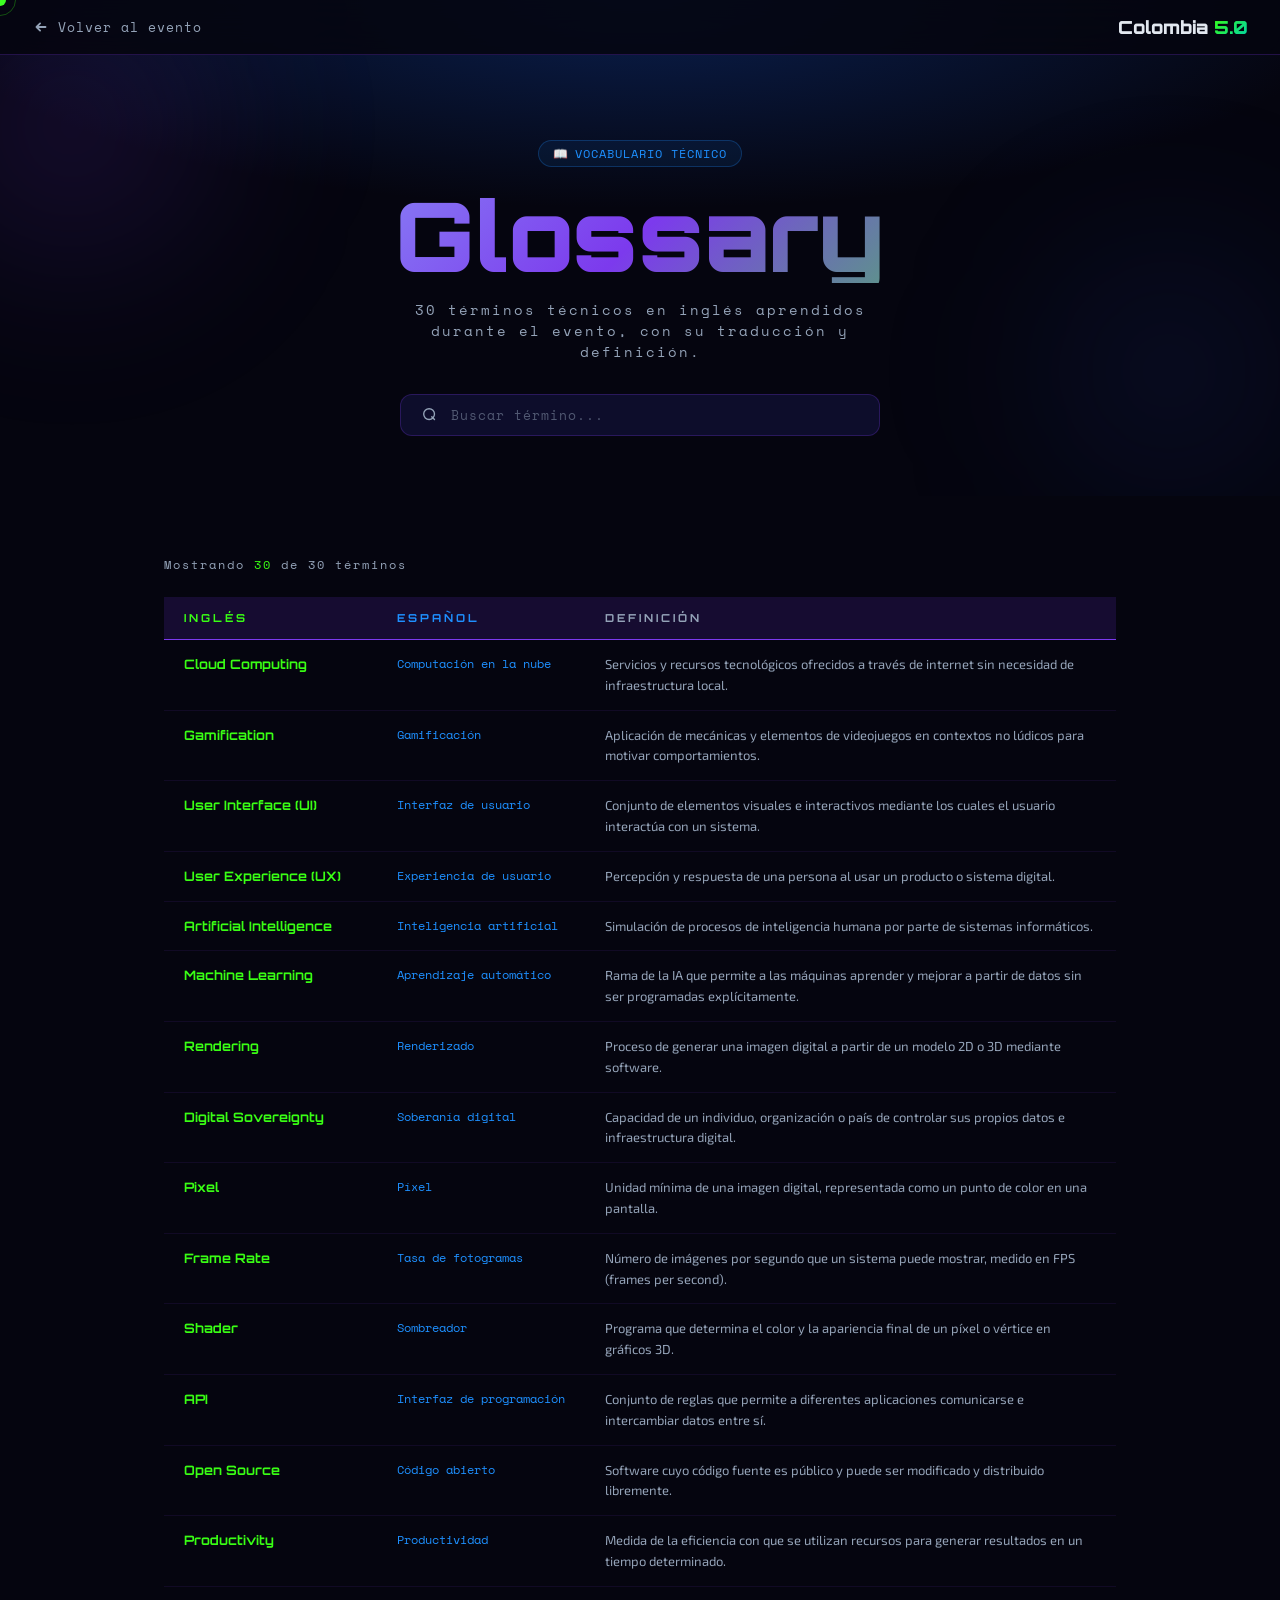
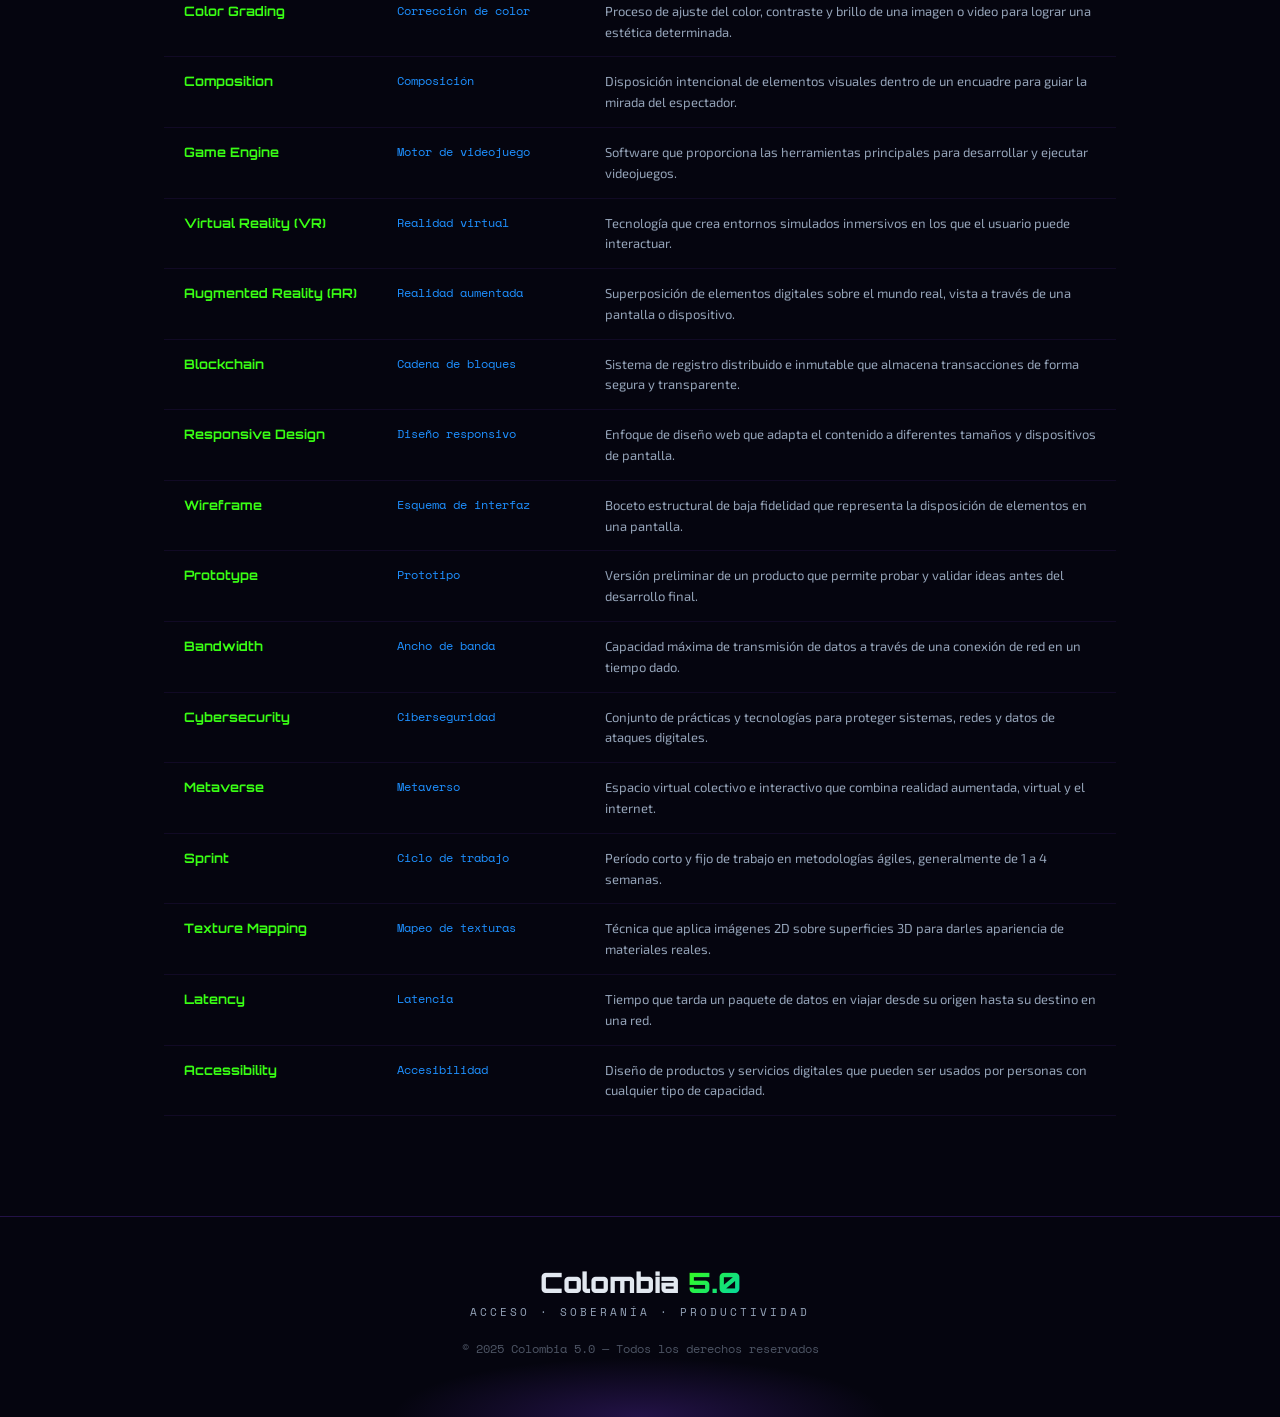
==== glossary.html @ f7eafdf1 "Add files via upload" ====
<!DOCTYPE html>
<html lang="es">
<head>
  <meta charset="UTF-8" />
  <meta name="viewport" content="width=device-width, initial-scale=1.0" />
  <title>Glossary — Colombia 5.0</title>
  <link rel="stylesheet" href="styles.css" />
  <link rel="stylesheet" href="conf-page.css" />
  <link rel="preconnect" href="https://fonts.googleapis.com" />
  <link rel="preconnect" href="https://fonts.gstatic.com" crossorigin />
  <link href="https://fonts.googleapis.com/css2?family=Exo+2:wght@300;400;600;700;900&family=Orbitron:wght@400;700;900&family=Space+Mono:wght@400;700&display=swap" rel="stylesheet" />
  <style>
    /* ── Glossary specific ── */
    .glossary-hero {
      padding: 140px 24px 60px;
      text-align: center;
      position: relative;
      overflow: hidden;
      background: radial-gradient(ellipse 80% 60% at 50% 0%, #0a1f4e 0%, var(--bg) 70%);
    }
    .glossary-hero .orb { position: absolute; border-radius: 50%; filter: blur(80px); pointer-events: none; }

    .search-bar {
      display: flex;
      align-items: center;
      gap: 12px;
      max-width: 480px;
      margin: 32px auto 0;
      background: var(--bg-card);
      border: 1px solid var(--border);
      border-radius: 12px;
      padding: 10px 20px;
      transition: border-color 0.25s;
    }
    .search-bar:focus-within { border-color: var(--purple); }
    .search-bar svg { width: 18px; height: 18px; color: var(--text-dim); flex-shrink: 0; }
    .search-bar input {
      flex: 1;
      background: transparent;
      border: none;
      outline: none;
      color: var(--text);
      font-family: var(--font-mono);
      font-size: 13px;
      letter-spacing: 1px;
    }
    .search-bar input::placeholder { color: var(--text-dim); opacity: 0.5; }

    /* Table */
    .glossary-section {
      padding: 60px 24px 100px;
      max-width: 1000px;
      margin: 0 auto;
    }
    .glossary-count {
      font-family: var(--font-mono);
      font-size: 12px;
      color: var(--text-dim);
      letter-spacing: 2px;
      margin-bottom: 24px;
    }
    .glossary-count span { color: var(--neon); }

    .glossary-table {
      width: 100%;
      border-collapse: collapse;
      font-size: 14px;
    }
    .glossary-table thead tr {
      background: rgba(124,58,237,0.15);
      border-bottom: 1px solid var(--purple);
    }
    .glossary-table th {
      padding: 14px 20px;
      text-align: left;
      font-family: var(--font-display);
      font-size: 11px;
      letter-spacing: 3px;
      text-transform: uppercase;
      color: var(--text-dim);
      font-weight: 700;
    }
    .glossary-table th:first-child { color: var(--neon); }
    .glossary-table th:nth-child(2) { color: var(--blue-l); }

    .glossary-table tbody tr {
      border-bottom: 1px solid rgba(124,58,237,0.1);
      transition: background 0.2s;
    }
    .glossary-table tbody tr:hover { background: rgba(124,58,237,0.07); }
    .glossary-table tbody tr.hidden-row { display: none; }

    .glossary-table td {
      padding: 14px 20px;
      vertical-align: top;
      line-height: 1.6;
    }
    .td-en {
      font-family: var(--font-display);
      font-size: 13px;
      font-weight: 700;
      color: var(--neon);
      white-space: nowrap;
    }
    .td-es {
      font-family: var(--font-mono);
      font-size: 12px;
      color: var(--blue-l);
      white-space: nowrap;
    }
    .td-def {
      color: var(--text-dim);
      font-size: 13px;
    }

    .no-results {
      display: none;
      text-align: center;
      padding: 60px 20px;
      font-family: var(--font-mono);
      color: var(--text-dim);
      font-size: 13px;
      letter-spacing: 2px;
    }
    .no-results.visible { display: block; }
  </style>
</head>
<body>

  <div class="cursor" id="cursor"></div>
  <div class="cursor-trail" id="cursorTrail"></div>

  <!-- ── NAV ── -->
  <nav class="conf-nav">
    <a href="index.html" class="nav-back">
      <svg viewBox="0 0 20 20" fill="none"><path d="M15 10H5M9 6l-4 4 4 4" stroke="currentColor" stroke-width="2" stroke-linecap="round" stroke-linejoin="round"/></svg>
      <span>Volver al evento</span>
    </a>
    <span class="nav-brand">Colombia <em>5.0</em></span>
  </nav>

  <!-- ── HERO ── -->
  <header class="glossary-hero">
    <div class="orb" style="width:400px;height:400px;background:radial-gradient(circle,rgba(124,58,237,0.2) 0%,transparent 70%);top:-15%;left:-10%;"></div>
    <div class="orb" style="width:350px;height:350px;background:radial-gradient(circle,rgba(30,64,175,0.2) 0%,transparent 70%);bottom:-10%;right:-5%;"></div>

    <div class="reveal-up delay-0">
      <div class="conf-tag conf-tag-blue" style="display:inline-flex;margin-bottom:20px;">
        <span>📖</span><span>Vocabulario Técnico</span>
      </div>
    </div>

    <h1 class="reveal-up delay-1" style="font-family:var(--font-display);font-size:clamp(48px,9vw,96px);font-weight:900;background:linear-gradient(135deg,#93c5fd 0%,#7c3aed 50%,#39ff14 100%);-webkit-background-clip:text;-webkit-text-fill-color:transparent;background-clip:text;line-height:1;margin-bottom:16px;">
      Glossary
    </h1>
    <p class="reveal-up delay-2" style="font-family:var(--font-mono);font-size:14px;color:var(--text-dim);letter-spacing:2px;max-width:480px;margin:0 auto;">
      30 términos técnicos en inglés aprendidos durante el evento, con su traducción y definición.
    </p>

    <!-- Search -->
    <div class="search-bar reveal-up delay-3">
      <svg viewBox="0 0 20 20" fill="none"><circle cx="9" cy="9" r="6" stroke="currentColor" stroke-width="1.5"/><path d="M15 15l-3-3" stroke="currentColor" stroke-width="1.5" stroke-linecap="round"/></svg>
      <input type="text" id="searchInput" placeholder="Buscar término..." autocomplete="off" />
    </div>
  </header>

  <!-- ── TABLE ── -->
  <section class="glossary-section">
    <p class="glossary-count">Mostrando <span id="visibleCount">30</span> de 30 términos</p>

    <table class="glossary-table" id="glossaryTable">
      <thead>
        <tr>
          <th>Inglés</th>
          <th>Español</th>
          <th>Definición</th>
        </tr>
      </thead>
      <tbody id="glossaryBody">
        <tr><td class="td-en">Cloud Computing</td><td class="td-es">Computación en la nube</td><td class="td-def">Servicios y recursos tecnológicos ofrecidos a través de internet sin necesidad de infraestructura local.</td></tr>
        <tr><td class="td-en">Gamification</td><td class="td-es">Gamificación</td><td class="td-def">Aplicación de mecánicas y elementos de videojuegos en contextos no lúdicos para motivar comportamientos.</td></tr>
        <tr><td class="td-en">User Interface (UI)</td><td class="td-es">Interfaz de usuario</td><td class="td-def">Conjunto de elementos visuales e interactivos mediante los cuales el usuario interactúa con un sistema.</td></tr>
        <tr><td class="td-en">User Experience (UX)</td><td class="td-es">Experiencia de usuario</td><td class="td-def">Percepción y respuesta de una persona al usar un producto o sistema digital.</td></tr>
        <tr><td class="td-en">Artificial Intelligence</td><td class="td-es">Inteligencia artificial</td><td class="td-def">Simulación de procesos de inteligencia humana por parte de sistemas informáticos.</td></tr>
        <tr><td class="td-en">Machine Learning</td><td class="td-es">Aprendizaje automático</td><td class="td-def">Rama de la IA que permite a las máquinas aprender y mejorar a partir de datos sin ser programadas explícitamente.</td></tr>
        <tr><td class="td-en">Rendering</td><td class="td-es">Renderizado</td><td class="td-def">Proceso de generar una imagen digital a partir de un modelo 2D o 3D mediante software.</td></tr>
        <tr><td class="td-en">Digital Sovereignty</td><td class="td-es">Soberanía digital</td><td class="td-def">Capacidad de un individuo, organización o país de controlar sus propios datos e infraestructura digital.</td></tr>
        <tr><td class="td-en">Pixel</td><td class="td-es">Píxel</td><td class="td-def">Unidad mínima de una imagen digital, representada como un punto de color en una pantalla.</td></tr>
        <tr><td class="td-en">Frame Rate</td><td class="td-es">Tasa de fotogramas</td><td class="td-def">Número de imágenes por segundo que un sistema puede mostrar, medido en FPS (frames per second).</td></tr>
        <tr><td class="td-en">Shader</td><td class="td-es">Sombreador</td><td class="td-def">Programa que determina el color y la apariencia final de un píxel o vértice en gráficos 3D.</td></tr>
        <tr><td class="td-en">API</td><td class="td-es">Interfaz de programación</td><td class="td-def">Conjunto de reglas que permite a diferentes aplicaciones comunicarse e intercambiar datos entre sí.</td></tr>
        <tr><td class="td-en">Open Source</td><td class="td-es">Código abierto</td><td class="td-def">Software cuyo código fuente es público y puede ser modificado y distribuido libremente.</td></tr>
        <tr><td class="td-en">Productivity</td><td class="td-es">Productividad</td><td class="td-def">Medida de la eficiencia con que se utilizan recursos para generar resultados en un tiempo determinado.</td></tr>
        <tr><td class="td-en">Color Grading</td><td class="td-es">Corrección de color</td><td class="td-def">Proceso de ajuste del color, contraste y brillo de una imagen o video para lograr una estética determinada.</td></tr>
        <tr><td class="td-en">Composition</td><td class="td-es">Composición</td><td class="td-def">Disposición intencional de elementos visuales dentro de un encuadre para guiar la mirada del espectador.</td></tr>
        <tr><td class="td-en">Game Engine</td><td class="td-es">Motor de videojuego</td><td class="td-def">Software que proporciona las herramientas principales para desarrollar y ejecutar videojuegos.</td></tr>
        <tr><td class="td-en">Virtual Reality (VR)</td><td class="td-es">Realidad virtual</td><td class="td-def">Tecnología que crea entornos simulados inmersivos en los que el usuario puede interactuar.</td></tr>
        <tr><td class="td-en">Augmented Reality (AR)</td><td class="td-es">Realidad aumentada</td><td class="td-def">Superposición de elementos digitales sobre el mundo real, vista a través de una pantalla o dispositivo.</td></tr>
        <tr><td class="td-en">Blockchain</td><td class="td-es">Cadena de bloques</td><td class="td-def">Sistema de registro distribuido e inmutable que almacena transacciones de forma segura y transparente.</td></tr>
        <tr><td class="td-en">Responsive Design</td><td class="td-es">Diseño responsivo</td><td class="td-def">Enfoque de diseño web que adapta el contenido a diferentes tamaños y dispositivos de pantalla.</td></tr>
        <tr><td class="td-en">Wireframe</td><td class="td-es">Esquema de interfaz</td><td class="td-def">Boceto estructural de baja fidelidad que representa la disposición de elementos en una pantalla.</td></tr>
        <tr><td class="td-en">Prototype</td><td class="td-es">Prototipo</td><td class="td-def">Versión preliminar de un producto que permite probar y validar ideas antes del desarrollo final.</td></tr>
        <tr><td class="td-en">Bandwidth</td><td class="td-es">Ancho de banda</td><td class="td-def">Capacidad máxima de transmisión de datos a través de una conexión de red en un tiempo dado.</td></tr>
        <tr><td class="td-en">Cybersecurity</td><td class="td-es">Ciberseguridad</td><td class="td-def">Conjunto de prácticas y tecnologías para proteger sistemas, redes y datos de ataques digitales.</td></tr>
        <tr><td class="td-en">Metaverse</td><td class="td-es">Metaverso</td><td class="td-def">Espacio virtual colectivo e interactivo que combina realidad aumentada, virtual y el internet.</td></tr>
        <tr><td class="td-en">Sprint</td><td class="td-es">Ciclo de trabajo</td><td class="td-def">Período corto y fijo de trabajo en metodologías ágiles, generalmente de 1 a 4 semanas.</td></tr>
        <tr><td class="td-en">Texture Mapping</td><td class="td-es">Mapeo de texturas</td><td class="td-def">Técnica que aplica imágenes 2D sobre superficies 3D para darles apariencia de materiales reales.</td></tr>
        <tr><td class="td-en">Latency</td><td class="td-es">Latencia</td><td class="td-def">Tiempo que tarda un paquete de datos en viajar desde su origen hasta su destino en una red.</td></tr>
        <tr><td class="td-en">Accessibility</td><td class="td-es">Accesibilidad</td><td class="td-def">Diseño de productos y servicios digitales que pueden ser usados por personas con cualquier tipo de capacidad.</td></tr>
      </tbody>
    </table>

    <div class="no-results" id="noResults">No se encontraron términos para "<span id="searchTerm"></span>"</div>
  </section>

  <!-- ── FOOTER ── -->
  <footer class="footer">
    <div class="footer-inner">
      <div class="footer-brand">
        <span class="footer-logo">Colombia <em>5.0</em></span>
        <p>Acceso · Soberanía · Productividad</p>
      </div>
      <div class="footer-copy">
        <span>© 2025 Colombia 5.0 — Todos los derechos reservados</span>
      </div>
    </div>
    <div class="footer-glow"></div>
  </footer>

  <script src="script.js"></script>
  <script>
    // ── Search ──
    const searchInput  = document.getElementById('searchInput');
    const rows         = document.querySelectorAll('#glossaryBody tr');
    const visibleCount = document.getElementById('visibleCount');
    const noResults    = document.getElementById('noResults');
    const searchTerm   = document.getElementById('searchTerm');

    searchInput.addEventListener('input', () => {
      const q = searchInput.value.toLowerCase().trim();
      let count = 0;

      rows.forEach(row => {
        const text = row.textContent.toLowerCase();
        if (!q || text.includes(q)) {
          row.classList.remove('hidden-row');
          count++;
        } else {
          row.classList.add('hidden-row');
        }
      });

      visibleCount.textContent = count;
      searchTerm.textContent = searchInput.value;
      noResults.classList.toggle('visible', count === 0);
    });
  </script>
</body>
</html>
---- styles.css ----
/* ============================================================
   Colombia 5.0 — Styles
   ============================================================ */

/* ── Reset & Base ── */
*, *::before, *::after { box-sizing: border-box; margin: 0; padding: 0; }

:root {
  --purple:   #7c3aed;
  --purple-d: #4c1d95;
  --blue:     #1e40af;
  --blue-l:   #1e90ff;
  --neon:     #39ff14;
  --bg:       #05050f;
  --bg-card:  #0d0d2b;
  --bg-card2: #0a0a20;
  --text:     #e2e8f0;
  --text-dim: #94a3b8;
  --border:   rgba(124,58,237,0.25);

  --font-display: 'Orbitron', sans-serif;
  --font-body:    'Exo 2', sans-serif;
  --font-mono:    'Space Mono', monospace;

  --radius: 12px;
  --transition: 0.35s cubic-bezier(.4,0,.2,1);
}

html { scroll-behavior: smooth; }

body {
  font-family: var(--font-body);
  background: var(--bg);
  color: var(--text);
  overflow-x: hidden;
  cursor: none; /* use custom cursor */
}

/* ── Custom Cursor ── */
.cursor {
  width: 12px;
  height: 12px;
  background: var(--neon);
  border-radius: 50%;
  position: fixed;
  top: 0; left: 0;
  pointer-events: none;
  z-index: 9999;
  transform: translate(-50%,-50%);
  mix-blend-mode: screen;
  transition: transform 0.1s, width 0.2s, height 0.2s;
}
.cursor-trail {
  width: 32px;
  height: 32px;
  border: 1px solid rgba(57,255,20,0.3);
  border-radius: 50%;
  position: fixed;
  top: 0; left: 0;
  pointer-events: none;
  z-index: 9998;
  transform: translate(-50%,-50%);
  transition: all 0.15s ease;
}
body:hover .cursor { opacity: 1; }

/* ── Scroll Reveal Utility ── */
.reveal-up, .reveal-fade {
  opacity: 0;
  transform: translateY(32px);
  transition: opacity 0.7s ease, transform 0.7s ease;
}
.reveal-fade { transform: none; }
.reveal-up.visible, .reveal-fade.visible {
  opacity: 1;
  transform: none;
}
.delay-0 { transition-delay: 0s; }
.delay-1 { transition-delay: 0.12s; }
.delay-2 { transition-delay: 0.24s; }
.delay-3 { transition-delay: 0.36s; }
.delay-4 { transition-delay: 0.48s; }
.delay-5 { transition-delay: 0.6s; }

/* ============================================================
   HERO
   ============================================================ */
.hero {
  position: relative;
  min-height: 100vh;
  display: flex;
  align-items: center;
  justify-content: center;
  overflow: hidden;
  background: radial-gradient(ellipse 80% 60% at 50% 0%, #15094a 0%, var(--bg) 70%);
}

/* Background Decor */
.bg-decor {
  position: absolute;
  inset: 0;
  overflow: hidden;
  pointer-events: none;
  z-index: 0;
}
.grid-svg {
  position: absolute;
  inset: 0;
  width: 100%; height: 100%;
}

.deco-icon {
  position: absolute;
  opacity: 0.18;
  animation: float 6s ease-in-out infinite;
}
.robot-left {
  width: 120px;
  left: 5%;
  top: 25%;
  animation-delay: 0s;
}
.gamepad-right {
  width: 180px;
  right: 6%;
  top: 30%;
  animation-delay: -2s;
}
.circuit-tr {
  width: 200px;
  right: 10%;
  top: 5%;
  animation-delay: -4s;
  opacity: 0.12;
}
@keyframes float {
  0%, 100% { transform: translateY(0); }
  50% { transform: translateY(-16px); }
}

.binary-bg {
  position: absolute;
  bottom: 8%;
  left: 50%;
  transform: translateX(-50%);
  display: flex;
  flex-direction: column;
  gap: 6px;
  align-items: center;
}
.binary-bg span {
  font-family: var(--font-mono);
  font-size: 10px;
  letter-spacing: 3px;
  color: var(--purple);
  opacity: 0.15;
  white-space: nowrap;
}

/* Orbs */
.orb {
  position: absolute;
  border-radius: 50%;
  filter: blur(80px);
  pointer-events: none;
}
.orb-1 {
  width: 500px; height: 500px;
  background: radial-gradient(circle, rgba(124,58,237,0.25) 0%, transparent 70%);
  top: -15%;
  left: -10%;
  animation: orbMove1 12s ease-in-out infinite;
}
.orb-2 {
  width: 400px; height: 400px;
  background: radial-gradient(circle, rgba(30,64,175,0.3) 0%, transparent 70%);
  bottom: -10%;
  right: -5%;
  animation: orbMove2 15s ease-in-out infinite;
}
.orb-3 {
  width: 300px; height: 300px;
  background: radial-gradient(circle, rgba(57,255,20,0.08) 0%, transparent 70%);
  top: 40%;
  left: 50%;
  transform: translateX(-50%);
  animation: orbMove3 10s ease-in-out infinite;
}
@keyframes orbMove1 { 0%,100%{transform:translate(0,0)} 50%{transform:translate(40px,30px)} }
@keyframes orbMove2 { 0%,100%{transform:translate(0,0)} 50%{transform:translate(-30px,-20px)} }
@keyframes orbMove3 { 0%,100%{transform:translateX(-50%) scale(1)} 50%{transform:translateX(-50%) scale(1.2)} }

/* Hero Content */
.hero-content {
  position: relative;
  z-index: 1;
  max-width: 780px;
  padding: 0 24px;
  text-align: center;
}

.hero-badge {
  display: inline-flex;
  align-items: center;
  gap: 8px;
  background: rgba(124,58,237,0.15);
  border: 1px solid rgba(124,58,237,0.4);
  border-radius: 100px;
  padding: 6px 18px;
  font-family: var(--font-mono);
  font-size: 11px;
  letter-spacing: 2px;
  color: var(--purple);
  text-transform: uppercase;
  margin-bottom: 32px;
}
.badge-dot {
  width: 6px; height: 6px;
  background: var(--neon);
  border-radius: 50%;
  animation: pulse 1.5s infinite;
}
@keyframes pulse { 0%,100%{opacity:1;transform:scale(1)} 50%{opacity:0.5;transform:scale(1.4)} }

.hero-title {
  font-family: var(--font-display);
  line-height: 1;
  margin-bottom: 20px;
  position: relative;
}
.title-colombia {
  display: block;
  font-size: clamp(56px, 10vw, 120px);
  font-weight: 900;
  letter-spacing: -2px;
  background: linear-gradient(135deg, #c4b5fd 0%, #7c3aed 40%, #1e40af 80%);
  -webkit-background-clip: text;
  -webkit-text-fill-color: transparent;
  background-clip: text;
  text-shadow: none;
  filter: drop-shadow(0 0 30px rgba(124,58,237,0.5));
}
.title-version {
  display: block;
  font-size: clamp(72px, 14vw, 160px);
  font-weight: 900;
  letter-spacing: -4px;
  background: linear-gradient(135deg, #39ff14 0%, #00d4aa 50%, #1e90ff 100%);
  -webkit-background-clip: text;
  -webkit-text-fill-color: transparent;
  background-clip: text;
  filter: drop-shadow(0 0 40px rgba(57,255,20,0.4));
  animation: glowPulse 3s ease-in-out infinite;
}
@keyframes glowPulse {
  0%,100% { filter: drop-shadow(0 0 40px rgba(57,255,20,0.4)); }
  50% { filter: drop-shadow(0 0 60px rgba(57,255,20,0.7)); }
}

.hero-tagline {
  font-family: var(--font-mono);
  font-size: clamp(13px, 2vw, 17px);
  letter-spacing: 4px;
  color: var(--text-dim);
  text-transform: uppercase;
  margin-bottom: 20px;
}

.hero-desc {
  font-size: clamp(15px, 2vw, 18px);
  color: var(--text-dim);
  line-height: 1.7;
  max-width: 560px;
  margin: 0 auto 28px;
}

.hero-meta {
  display: flex;
  justify-content: center;
  gap: 12px;
  flex-wrap: wrap;
  margin-bottom: 36px;
}
.meta-pill {
  display: inline-flex;
  align-items: center;
  gap: 6px;
  background: rgba(30,64,175,0.15);
  border: 1px solid rgba(30,64,175,0.35);
  border-radius: 100px;
  padding: 6px 16px;
  font-size: 13px;
  color: var(--blue-l);
  font-family: var(--font-mono);
}
.meta-pill svg { width: 14px; height: 14px; }

.hero-actions {
  display: flex;
  gap: 14px;
  justify-content: center;
  flex-wrap: wrap;
}

/* Buttons */
.btn-primary {
  display: inline-flex;
  align-items: center;
  gap: 8px;
  background: linear-gradient(135deg, var(--purple), var(--blue));
  color: #fff;
  font-family: var(--font-display);
  font-size: 13px;
  font-weight: 700;
  letter-spacing: 2px;
  padding: 14px 32px;
  border: none;
  border-radius: 8px;
  cursor: pointer;
  position: relative;
  overflow: hidden;
  transition: var(--transition);
  box-shadow: 0 4px 30px rgba(124,58,237,0.4);
}
.btn-primary::before {
  content: '';
  position: absolute;
  inset: 0;
  background: linear-gradient(135deg, var(--neon), #00d4aa);
  opacity: 0;
  transition: opacity 0.35s;
}
.btn-primary:hover { transform: translateY(-2px); box-shadow: 0 8px 40px rgba(124,58,237,0.6); }
.btn-primary:hover::before { opacity: 1; }
.btn-primary span, .btn-primary svg { position: relative; z-index: 1; }
.btn-primary svg { width: 18px; height: 18px; }

.btn-ghost {
  display: inline-flex;
  align-items: center;
  gap: 8px;
  background: transparent;
  color: var(--text-dim);
  font-family: var(--font-display);
  font-size: 13px;
  font-weight: 700;
  letter-spacing: 2px;
  padding: 14px 32px;
  border: 1px solid rgba(255,255,255,0.15);
  border-radius: 8px;
  cursor: pointer;
  transition: var(--transition);
}
.btn-ghost:hover {
  border-color: var(--purple);
  color: var(--text);
  background: rgba(124,58,237,0.1);
  transform: translateY(-2px);
}

/* Scroll indicator */
.scroll-indicator {
  position: absolute;
  bottom: 32px;
  left: 50%;
  transform: translateX(-50%);
  display: flex;
  flex-direction: column;
  align-items: center;
  gap: 8px;
  font-family: var(--font-mono);
  font-size: 10px;
  letter-spacing: 3px;
  color: var(--text-dim);
  text-transform: uppercase;
  opacity: 0.5;
}
.scroll-line {
  width: 1px;
  height: 40px;
  background: linear-gradient(to bottom, var(--purple), transparent);
  animation: scrollAnim 2s ease-in-out infinite;
}
@keyframes scrollAnim {
  0% { transform: scaleY(0); transform-origin: top; opacity: 0; }
  50% { transform: scaleY(1); opacity: 1; }
  100% { transform: scaleY(0); transform-origin: bottom; opacity: 0; }
}

/* ============================================================
   STATS BAR
   ============================================================ */
.stats-bar {
  background: linear-gradient(90deg, rgba(124,58,237,0.08) 0%, rgba(30,64,175,0.08) 50%, rgba(124,58,237,0.08) 100%);
  border-top: 1px solid var(--border);
  border-bottom: 1px solid var(--border);
  padding: 32px 0;
}
.stats-inner {
  max-width: 900px;
  margin: 0 auto;
  padding: 0 24px;
  display: flex;
  align-items: center;
  justify-content: space-between;
  gap: 16px;
  flex-wrap: wrap;
}
.stat {
  flex: 1;
  min-width: 120px;
  text-align: center;
}
.stat-num {
  display: block;
  font-family: var(--font-display);
  font-size: clamp(32px, 5vw, 52px);
  font-weight: 900;
  background: linear-gradient(135deg, var(--neon), #00d4aa);
  -webkit-background-clip: text;
  -webkit-text-fill-color: transparent;
  background-clip: text;
  line-height: 1;
}
.stat-label {
  display: block;
  font-family: var(--font-mono);
  font-size: 11px;
  letter-spacing: 3px;
  color: var(--text-dim);
  text-transform: uppercase;
  margin-top: 4px;
}
.stat-divider {
  width: 1px;
  height: 50px;
  background: var(--border);
  flex-shrink: 0;
}

/* ============================================================
   CONFERENCES
   ============================================================ */
.conferences {
  padding: 100px 24px;
  max-width: 1100px;
  margin: 0 auto;
}

.section-header {
  text-align: center;
  margin-bottom: 60px;
}
.section-label {
  font-family: var(--font-mono);
  font-size: 11px;
  letter-spacing: 4px;
  color: var(--neon);
  text-transform: uppercase;
  margin-bottom: 12px;
}
.section-title {
  font-family: var(--font-display);
  font-size: clamp(36px, 6vw, 64px);
  font-weight: 900;
  background: linear-gradient(135deg, #c4b5fd, #7c3aed, #1e90ff);
  -webkit-background-clip: text;
  -webkit-text-fill-color: transparent;
  background-clip: text;
  margin-bottom: 14px;
}
.section-subtitle {
  color: var(--text-dim);
  font-size: 16px;
  max-width: 480px;
  margin: 0 auto;
  line-height: 1.6;
}

/* ── Tabs Nav ── */
.tabs-wrapper {
  background: var(--bg-card);
  border: 1px solid var(--border);
  border-radius: 20px;
  overflow: hidden;
  box-shadow: 0 8px 60px rgba(0,0,0,0.5), inset 0 1px 0 rgba(255,255,255,0.03);
}
.tabs-nav {
  display: flex;
  border-bottom: 1px solid var(--border);
  background: rgba(5,5,15,0.6);
  overflow-x: auto;
  scrollbar-width: none;
}
.tabs-nav::-webkit-scrollbar { display: none; }

.tab-btn {
  flex: 1;
  min-width: 180px;
  display: flex;
  flex-direction: column;
  align-items: center;
  gap: 4px;
  padding: 20px 24px;
  border: none;
  background: transparent;
  cursor: pointer;
  color: var(--text-dim);
  font-family: var(--font-body);
  transition: var(--transition);
  position: relative;
  border-bottom: 2px solid transparent;
}
.tab-btn::after {
  content: '';
  position: absolute;
  bottom: -2px;
  left: 0; right: 0;
  height: 2px;
  background: linear-gradient(90deg, var(--purple), var(--neon));
  transform: scaleX(0);
  transition: transform 0.35s;
}
.tab-btn.active { color: var(--text); }
.tab-btn.active::after { transform: scaleX(1); }
.tab-btn:hover:not(.active) { color: var(--text); background: rgba(124,58,237,0.05); }

.tab-num {
  font-family: var(--font-mono);
  font-size: 10px;
  letter-spacing: 2px;
  color: var(--purple);
  opacity: 0.7;
}
.tab-btn.active .tab-num { opacity: 1; color: var(--neon); }
.tab-name {
  font-family: var(--font-display);
  font-size: 14px;
  font-weight: 700;
  letter-spacing: 1px;
}

/* ── Tab Panels ── */
.tabs-content { position: relative; }

.tab-panel {
  display: none;
  padding: 48px;
  animation: fadeIn 0.4s ease;
}
.tab-panel.active { display: block; }

@keyframes fadeIn {
  from { opacity: 0; transform: translateY(12px); }
  to   { opacity: 1; transform: none; }
}

.panel-grid {
  display: grid;
  grid-template-columns: 1fr 1.4fr;
  gap: 48px;
  align-items: center;
}

/* Speaker card */
.speaker-card {
  display: flex;
  align-items: center;
  gap: 16px;
  background: rgba(5,5,15,0.6);
  border: 1px solid var(--border);
  border-radius: 12px;
  padding: 20px;
  margin-bottom: 24px;
}
.speaker-avatar svg { width: 64px; height: 64px; }
.speaker-name {
  display: block;
  font-family: var(--font-display);
  font-size: 15px;
  font-weight: 700;
  color: var(--text);
}
.speaker-role {
  display: block;
  font-size: 12px;
  color: var(--text-dim);
  margin-top: 2px;
  font-family: var(--font-mono);
  letter-spacing: 1px;
}

.conf-visual-deco { text-align: center; }
.big-gamepad, .big-camera { width: 200px; opacity: 0.7; }

/* Panel text */
.conf-tag {
  display: inline-flex;
  align-items: center;
  gap: 6px;
  background: rgba(57,255,20,0.08);
  border: 1px solid rgba(57,255,20,0.25);
  border-radius: 100px;
  padding: 4px 14px;
  font-size: 12px;
  color: var(--neon);
  font-family: var(--font-mono);
  letter-spacing: 1px;
  text-transform: uppercase;
  margin-bottom: 20px;
}
.conf-tag-blue {
  background: rgba(30,144,255,0.08);
  border-color: rgba(30,144,255,0.25);
  color: var(--blue-l);
}

.conf-title {
  font-family: var(--font-display);
  font-size: clamp(30px, 4vw, 46px);
  font-weight: 900;
  background: linear-gradient(135deg, #c4b5fd 0%, #39ff14 100%);
  -webkit-background-clip: text;
  -webkit-text-fill-color: transparent;
  background-clip: text;
  line-height: 1.1;
  margin-bottom: 10px;
}
.conf-title-blue {
  background: linear-gradient(135deg, #93c5fd 0%, #1e90ff 60%, #7c3aed 100%);
  -webkit-background-clip: text;
  -webkit-text-fill-color: transparent;
  background-clip: text;
}

.conf-theme {
  font-size: 15px;
  color: var(--text-dim);
  font-style: italic;
  font-family: var(--font-mono);
  margin-bottom: 18px;
  letter-spacing: 0.5px;
}

.conf-desc {
  font-size: 15px;
  color: #a0aec0;
  line-height: 1.75;
  margin-bottom: 28px;
}

.conf-details {
  display: flex;
  gap: 20px;
  flex-wrap: wrap;
  margin-bottom: 28px;
}
.detail-item {
  display: flex;
  align-items: center;
  gap: 6px;
  font-size: 13px;
  color: var(--text-dim);
  font-family: var(--font-mono);
}
.detail-item svg { width: 16px; height: 16px; color: var(--purple); }

.btn-conf, a.btn-conf {
  text-decoration: none;
  display: inline-flex;
  align-items: center;
  gap: 8px;
  background: linear-gradient(135deg, rgba(124,58,237,0.2), rgba(30,64,175,0.2));
  border: 1px solid rgba(124,58,237,0.5);
  color: var(--text);
  font-family: var(--font-display);
  font-size: 12px;
  font-weight: 700;
  letter-spacing: 2px;
  text-transform: uppercase;
  padding: 12px 28px;
  border-radius: 8px;
  cursor: pointer;
  transition: var(--transition);
}
.btn-conf:hover {
  background: linear-gradient(135deg, var(--purple), var(--blue));
  border-color: transparent;
  transform: translateY(-2px);
  box-shadow: 0 8px 30px rgba(124,58,237,0.4);
}
.btn-conf svg { width: 16px; height: 16px; }
.btn-conf-blue {
  background: linear-gradient(135deg, rgba(30,64,175,0.2), rgba(30,144,255,0.1));
  border-color: rgba(30,144,255,0.4);
}
.btn-conf-blue:hover {
  background: linear-gradient(135deg, var(--blue), var(--blue-l));
  box-shadow: 0 8px 30px rgba(30,64,175,0.5);
}

/* ============================================================
   FOOTER
   ============================================================ */
.footer {
  position: relative;
  border-top: 1px solid var(--border);
  padding: 48px 24px 60px;
  text-align: center;
  overflow: hidden;
}
.footer-inner {
  position: relative;
  z-index: 1;
  display: flex;
  flex-direction: column;
  align-items: center;
  gap: 12px;
}
.footer-brand { margin-bottom: 8px; }
.footer-logo {
  font-family: var(--font-display);
  font-size: 28px;
  font-weight: 900;
  color: var(--text);
}
.footer-logo em {
  font-style: normal;
  background: linear-gradient(135deg, var(--neon), #00d4aa);
  -webkit-background-clip: text;
  -webkit-text-fill-color: transparent;
  background-clip: text;
}
.footer-brand p {
  font-family: var(--font-mono);
  font-size: 11px;
  letter-spacing: 3px;
  color: var(--text-dim);
  text-transform: uppercase;
  margin-top: 4px;
}
.footer-copy {
  font-size: 12px;
  color: var(--text-dim);
  opacity: 0.5;
  font-family: var(--font-mono);
}
.footer-glow {
  position: absolute;
  bottom: -60px;
  left: 50%;
  transform: translateX(-50%);
  width: 500px;
  height: 120px;
  background: radial-gradient(ellipse, rgba(124,58,237,0.25) 0%, transparent 70%);
  pointer-events: none;
}

/* ============================================================
   RESPONSIVE
   ============================================================ */
@media (max-width: 768px) {
  .panel-grid { grid-template-columns: 1fr; gap: 24px; }
  .tab-panel { padding: 28px 20px; }
  .tabs-nav { flex-wrap: nowrap; }
  .stats-inner { justify-content: center; }
  .stat-divider { display: none; }
  .hero-content { padding: 0 20px; }
  .deco-icon { display: none; }
  body { cursor: auto; }
  .cursor, .cursor-trail { display: none; }
}

@media (max-width: 480px) {
  .tab-btn { min-width: 140px; padding: 16px 12px; }
  .tab-name { font-size: 12px; }
  .conf-details { flex-direction: column; gap: 10px; }
}
/* ── Footer Nav ── */
.footer-nav {
  display: flex;
  gap: 8px;
  flex-wrap: wrap;
  justify-content: center;
  margin: 16px 0;
}
.footer-nav a {
  text-decoration: none;
  font-family: var(--font-mono);
  font-size: 11px;
  letter-spacing: 2px;
  text-transform: uppercase;
  color: var(--text-dim);
  padding: 6px 14px;
  border: 1px solid var(--border);
  border-radius: 100px;
  transition: color 0.25s, border-color 0.25s, background 0.25s;
}
.footer-nav a:hover {
  color: var(--neon);
  border-color: rgba(57,255,20,0.4);
  background: rgba(57,255,20,0.05);
}
---- conf-page.css ----
/* ============================================================
   conf-page.css — Estilos para páginas de conferencia
   ============================================================ */

/* ── Nav ── */
.conf-nav {
  position: fixed;
  top: 0; left: 0; right: 0;
  z-index: 100;
  display: flex;
  align-items: center;
  justify-content: space-between;
  padding: 16px 32px;
  background: rgba(5,5,15,0.85);
  backdrop-filter: blur(16px);
  border-bottom: 1px solid var(--border);
}
.nav-back {
  display: flex;
  align-items: center;
  gap: 8px;
  color: var(--text-dim);
  text-decoration: none;
  font-family: var(--font-mono);
  font-size: 13px;
  letter-spacing: 1px;
  transition: color 0.25s;
}
.nav-back svg { width: 18px; height: 18px; }
.nav-back:hover { color: var(--neon); }
.nav-brand {
  font-family: var(--font-display);
  font-size: 18px;
  font-weight: 900;
  color: var(--text);
}
.nav-brand em {
  font-style: normal;
  background: linear-gradient(135deg, var(--neon), #00d4aa);
  -webkit-background-clip: text;
  -webkit-text-fill-color: transparent;
  background-clip: text;
}

/* ── Conf Hero ── */
.conf-hero {
  position: relative;
  padding: 160px 24px 80px;
  overflow: hidden;
  background: radial-gradient(ellipse 80% 60% at 50% 0%, #15094a 0%, var(--bg) 70%);
}
.conf-hero-blue {
  background: radial-gradient(ellipse 80% 60% at 50% 0%, #0a1f4e 0%, var(--bg) 70%);
}
.conf-hero-bg {
  position: absolute;
  inset: 0;
  pointer-events: none;
  overflow: hidden;
}
.conf-hero-content {
  position: relative;
  z-index: 1;
  max-width: 800px;
  margin: 0 auto;
  text-align: center;
}
.conf-hero-title {
  font-family: var(--font-display);
  font-size: clamp(48px, 9vw, 100px);
  font-weight: 900;
  line-height: 1;
  margin: 16px 0 12px;
  background: linear-gradient(135deg, #c4b5fd 0%, #39ff14 100%);
  -webkit-background-clip: text;
  -webkit-text-fill-color: transparent;
  background-clip: text;
  filter: drop-shadow(0 0 30px rgba(57,255,20,0.35));
}
.conf-hero-title-blue {
  background: linear-gradient(135deg, #93c5fd 0%, #1e90ff 60%, #7c3aed 100%);
  -webkit-background-clip: text;
  -webkit-text-fill-color: transparent;
  background-clip: text;
  filter: drop-shadow(0 0 30px rgba(30,144,255,0.35));
}
.conf-hero-sub {
  font-family: var(--font-mono);
  font-size: clamp(13px, 2vw, 16px);
  color: var(--text-dim);
  letter-spacing: 2px;
  margin-bottom: 24px;
}
.conf-meta-row {
  display: flex;
  justify-content: center;
  gap: 12px;
  flex-wrap: wrap;
}

/* ── Sections ── */
.conf-section {
  padding: 80px 24px;
}
.conf-section-dark {
  background: rgba(0,0,0,0.3);
  border-top: 1px solid var(--border);
  border-bottom: 1px solid var(--border);
}
.conf-container {
  max-width: 1000px;
  margin: 0 auto;
}

/* ── Speaker block ── */
.speaker-block {
  display: grid;
  grid-template-columns: auto 1fr;
  gap: 48px;
  align-items: center;
}
.speaker-avatar-lg {
  position: relative;
  width: 160px;
  flex-shrink: 0;
}
.speaker-avatar-lg svg { width: 160px; height: 160px; display: block; }
.speaker-avatar-lg img {
  width: 160px;
  height: 160px;
  border-radius: 50%;
  object-fit: cover;
  border: 2px solid var(--purple);
  display: block;
}
.avatar-glow {
  position: absolute;
  inset: -10px;
  border-radius: 50%;
  pointer-events: none;
}
.avatar-glow-green { background: radial-gradient(circle, rgba(57,255,20,0.15) 0%, transparent 70%); }
.avatar-glow-blue  { background: radial-gradient(circle, rgba(30,144,255,0.15) 0%, transparent 70%); }

.speaker-label {
  font-family: var(--font-mono);
  font-size: 10px;
  letter-spacing: 3px;
  color: var(--neon);
  text-transform: uppercase;
  margin-bottom: 6px;
}
.speaker-name-lg {
  font-family: var(--font-display);
  font-size: clamp(24px, 4vw, 38px);
  font-weight: 900;
  color: var(--text);
  margin-bottom: 4px;
}
.speaker-name-blue {
  background: linear-gradient(135deg, #93c5fd, #1e90ff);
  -webkit-background-clip: text;
  -webkit-text-fill-color: transparent;
  background-clip: text;
}
.speaker-role-lg {
  font-family: var(--font-mono);
  font-size: 13px;
  color: var(--text-dim);
  letter-spacing: 1px;
  margin-bottom: 16px;
}
.speaker-bio {
  font-size: 15px;
  color: var(--text-dim);
  line-height: 1.75;
  max-width: 540px;
}

/* ── Two col layout ── */
.two-col {
  display: grid;
  grid-template-columns: 1fr 1fr;
  gap: 60px;
  align-items: start;
}

/* ── Section text ── */
.section-title-sm {
  font-family: var(--font-display);
  font-size: clamp(22px, 3.5vw, 34px);
  font-weight: 700;
  color: var(--text);
  margin-bottom: 20px;
  line-height: 1.2;
}
.body-text {
  font-size: 15px;
  color: var(--text-dim);
  line-height: 1.8;
  margin-bottom: 16px;
}

/* ── Key points ── */
.key-points { padding-top: 4px; }
.points-list {
  list-style: none;
  display: flex;
  flex-direction: column;
  gap: 12px;
  margin-top: 16px;
}
.points-list li {
  display: flex;
  align-items: center;
  gap: 12px;
  font-size: 15px;
  color: var(--text);
  background: rgba(124,58,237,0.06);
  border: 1px solid var(--border);
  border-radius: 8px;
  padding: 12px 16px;
  transition: background 0.25s, border-color 0.25s;
}
.points-list li:hover {
  background: rgba(124,58,237,0.12);
  border-color: rgba(124,58,237,0.4);
}
.point-icon { font-size: 18px; flex-shrink: 0; }

/* ── Photo Grid ── */
.photo-grid {
  display: grid;
  grid-template-columns: repeat(3, 1fr);
  grid-template-rows: auto auto;
  gap: 16px;
  margin-top: 32px;
}
.photo-slot {
  border-radius: var(--radius);
  overflow: hidden;
  aspect-ratio: 4/3;
  background: var(--bg-card);
  border: 1px solid var(--border);
  transition: border-color 0.25s, transform 0.25s;
}
.photo-slot:hover {
  border-color: var(--purple);
  transform: scale(1.02);
}
.photo-slot-wide {
  grid-column: span 2;
  aspect-ratio: 16/9;
}
.photo-slot img {
  width: 100%;
  height: 100%;
  object-fit: cover;
  display: block;
  transition: transform 0.4s;
}
.photo-slot:hover img { transform: scale(1.05); }

/* Placeholder shown before real photos are added */
.photo-placeholder {
  width: 100%;
  height: 100%;
  display: flex;
  flex-direction: column;
  align-items: center;
  justify-content: center;
  gap: 10px;
  background: repeating-linear-gradient(
    45deg,
    rgba(124,58,237,0.03) 0px,
    rgba(124,58,237,0.03) 1px,
    transparent 1px,
    transparent 12px
  );
}
.photo-placeholder svg { width: 40px; height: 40px; opacity: 0.5; }
.photo-placeholder span {
  font-family: var(--font-mono);
  font-size: 11px;
  color: var(--text-dim);
  letter-spacing: 1px;
  opacity: 0.6;
}
.photo-placeholder code {
  font-family: var(--font-mono);
  font-size: 10px;
  color: var(--purple);
  background: rgba(124,58,237,0.1);
  padding: 3px 8px;
  border-radius: 4px;
  opacity: 0.7;
}
.photo-placeholder-blue svg { filter: hue-rotate(120deg); }
.photo-placeholder-blue code { color: var(--blue-l); background: rgba(30,144,255,0.1); }

/* ── Conf tag overrides (used in hero) ── */
.conf-hero .conf-tag {
  display: inline-flex;
  align-items: center;
  gap: 6px;
  background: rgba(57,255,20,0.08);
  border: 1px solid rgba(57,255,20,0.25);
  border-radius: 100px;
  padding: 5px 16px;
  font-size: 12px;
  color: var(--neon);
  font-family: var(--font-mono);
  letter-spacing: 1px;
  text-transform: uppercase;
}
.conf-hero .conf-tag-blue {
  background: rgba(30,144,255,0.08);
  border-color: rgba(30,144,255,0.25);
  color: var(--blue-l);
}

/* ── Responsive ── */
@media (max-width: 768px) {
  .speaker-block { grid-template-columns: 1fr; text-align: center; }
  .speaker-avatar-lg { margin: 0 auto; }
  .speaker-bio { margin: 0 auto; }
  .two-col { grid-template-columns: 1fr; gap: 40px; }
  .photo-grid { grid-template-columns: 1fr 1fr; }
  .photo-slot-wide { grid-column: span 2; }
  .conf-nav { padding: 14px 20px; }
}
@media (max-width: 480px) {
  .photo-grid { grid-template-columns: 1fr; }
  .photo-slot-wide { grid-column: span 1; aspect-ratio: 4/3; }
}
/* ── Opinion Tabs ── */
.opinion-tabs {
  background: var(--bg-card);
  border: 1px solid var(--border);
  border-radius: 16px;
  overflow: hidden;
  margin-top: 24px;
}
.opinion-nav {
  display: flex;
  border-bottom: 1px solid var(--border);
  background: rgba(5,5,15,0.6);
}
.opinion-tab {
  flex: 1;
  padding: 16px;
  border: none;
  background: transparent;
  color: var(--text-dim);
  font-family: var(--font-display);
  font-size: 13px;
  font-weight: 700;
  letter-spacing: 1px;
  cursor: pointer;
  position: relative;
  transition: color 0.3s;
}
.opinion-tab::after {
  content: '';
  position: absolute;
  bottom: -1px; left: 0; right: 0;
  height: 2px;
  background: linear-gradient(90deg, var(--purple), var(--neon));
  transform: scaleX(0);
  transition: transform 0.3s;
}
.opinion-tab.active { color: var(--text); }
.opinion-tab.active::after { transform: scaleX(1); }
.opinion-tab:hover:not(.active) { color: var(--text); background: rgba(124,58,237,0.05); }

.opinion-body { padding: 32px; }
.opinion-panel { display: none; animation: fadeIn 0.35s ease; }
.opinion-panel.active { display: block; }
.opinion-panel p {
  font-size: 15px;
  color: var(--text-dim);
  line-height: 1.8;
}
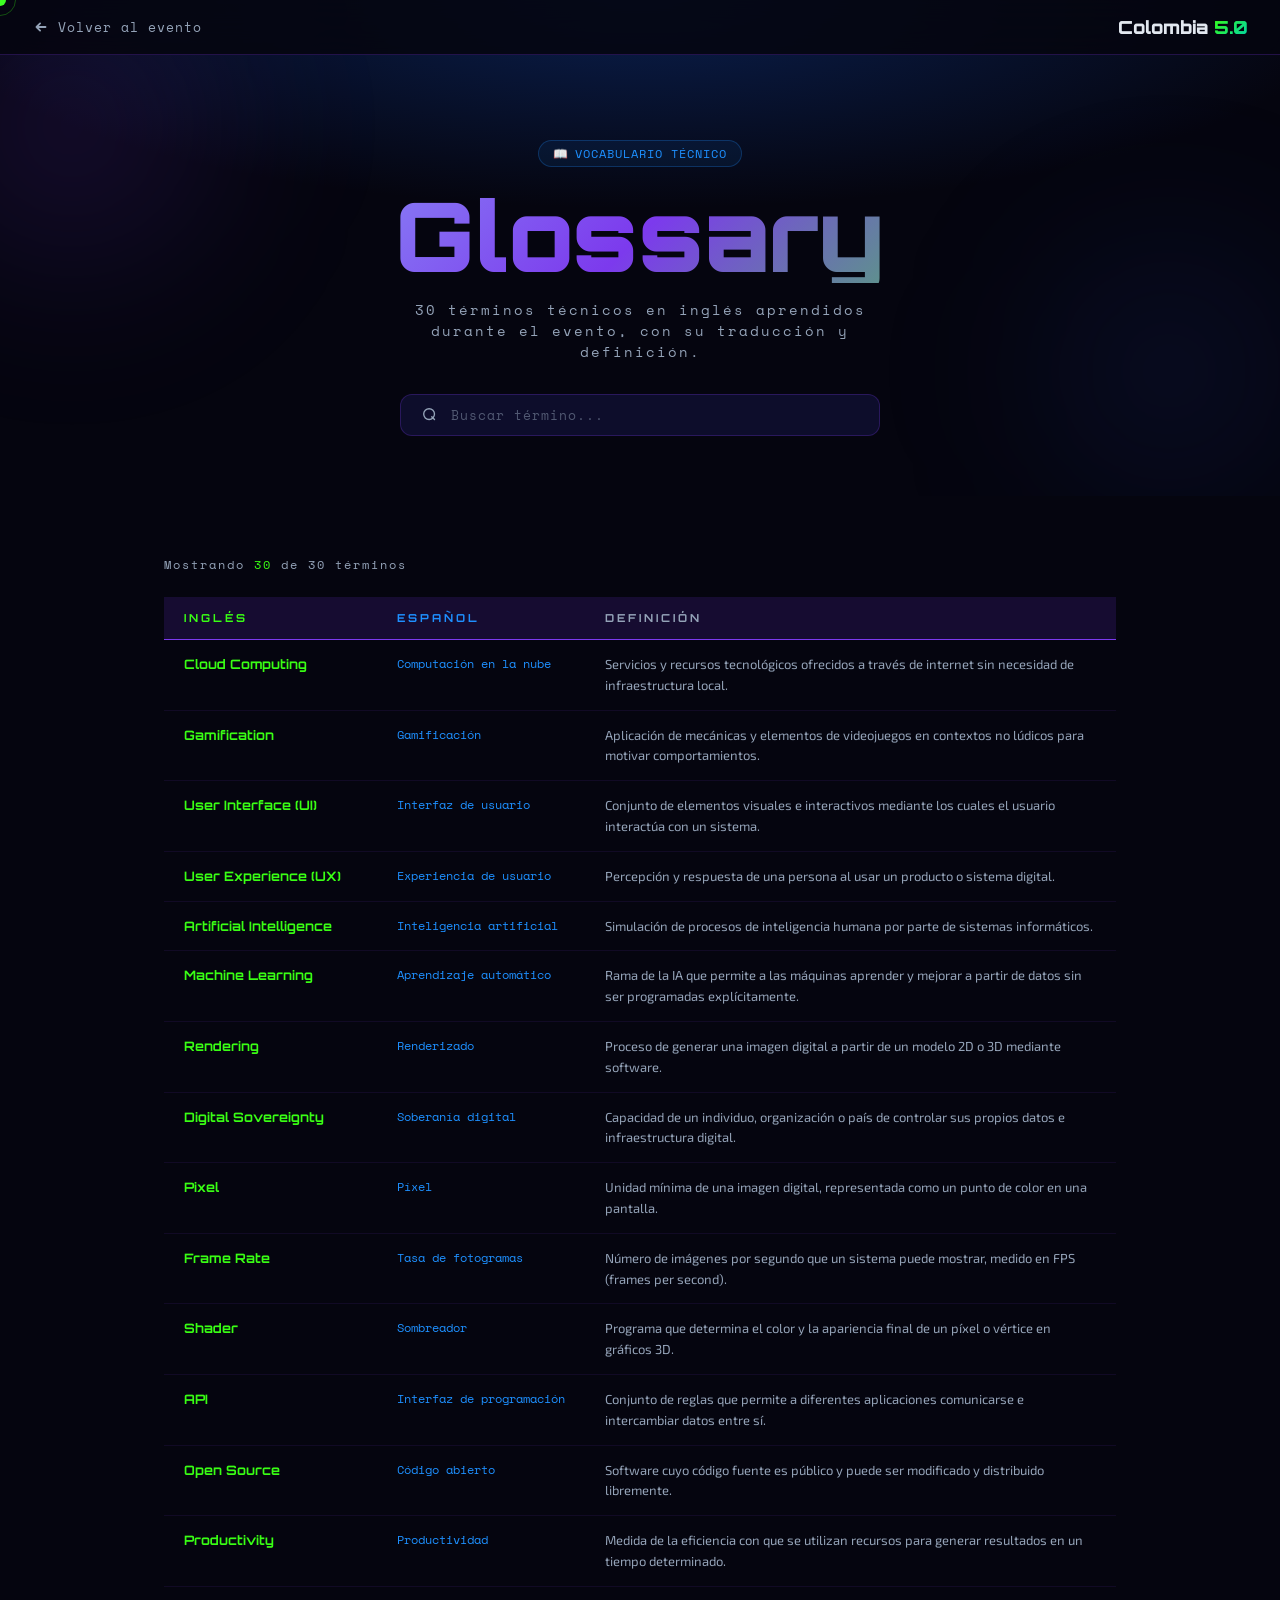
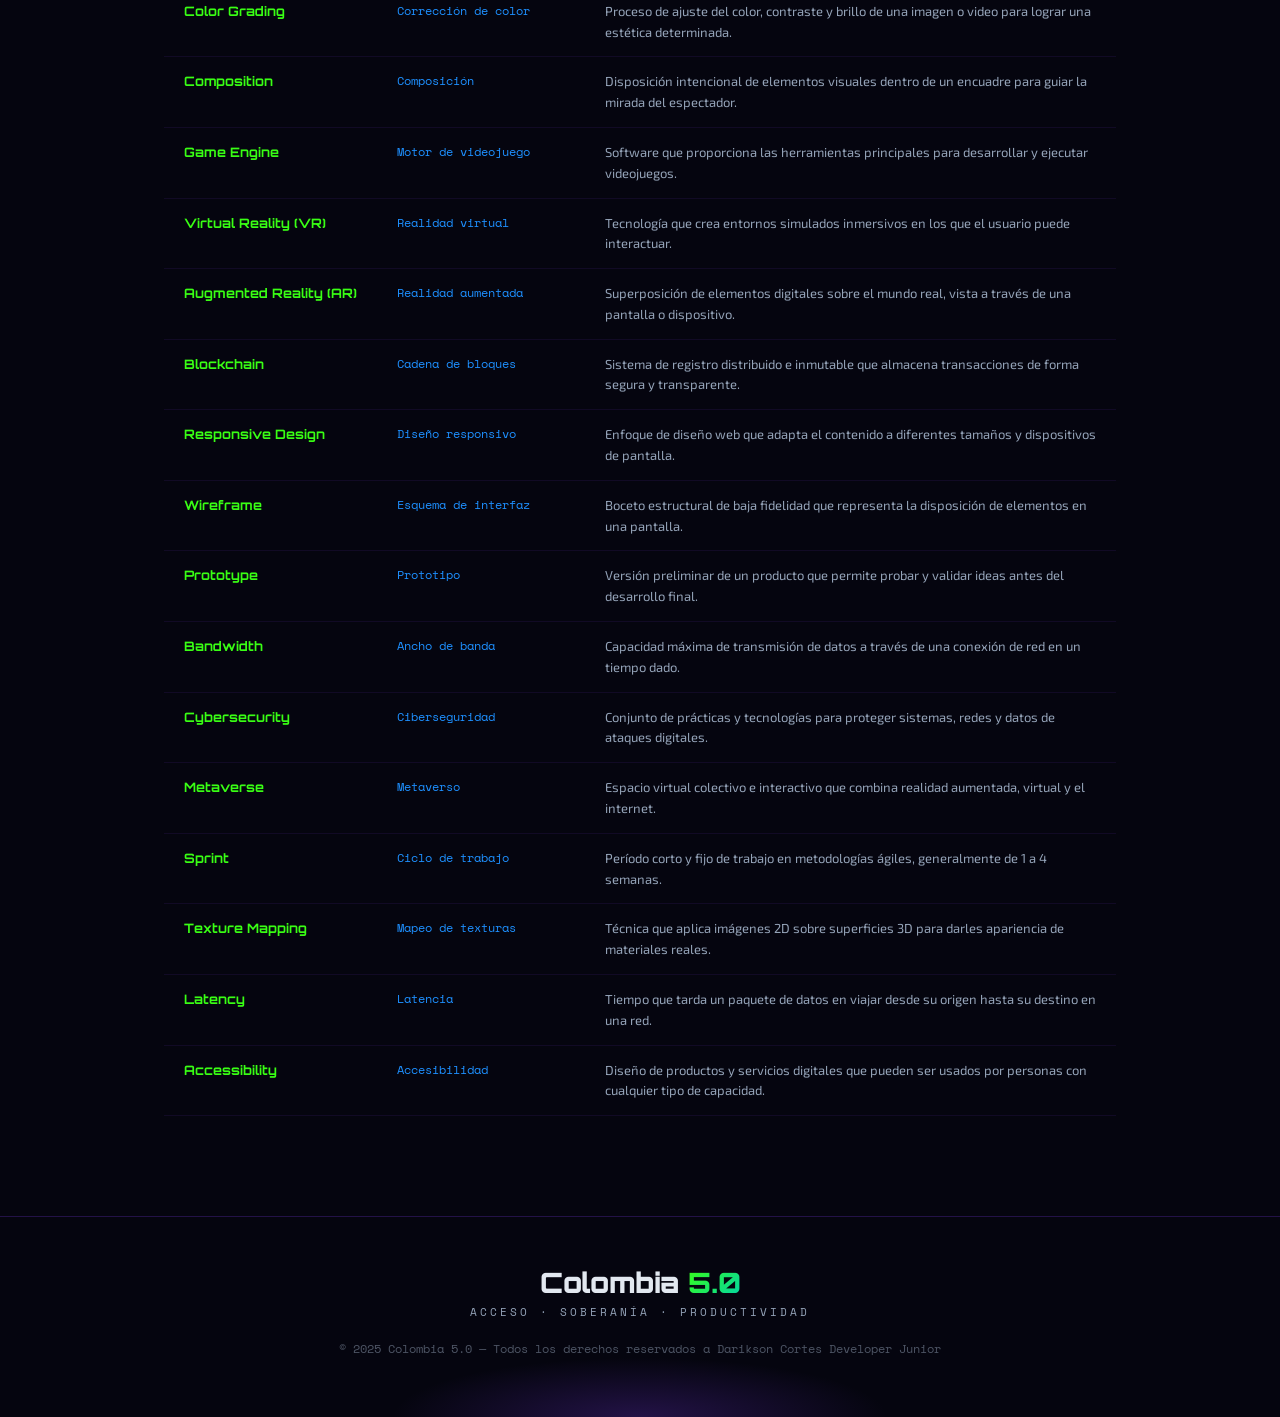
==== commit 67519ed1: "Update glossary.html" ====
--- a/glossary.html
+++ b/glossary.html
@@ -221,7 +221,7 @@
         <p>Acceso · Soberanía · Productividad</p>
       </div>
       <div class="footer-copy">
-        <span>© 2025 Colombia 5.0 — Todos los derechos reservados</span>
+        <span>© 2025 Colombia 5.0 — Todos los derechos reservados a Darikson Cortes Developer Junior</span>
       </div>
     </div>
     <div class="footer-glow"></div>
